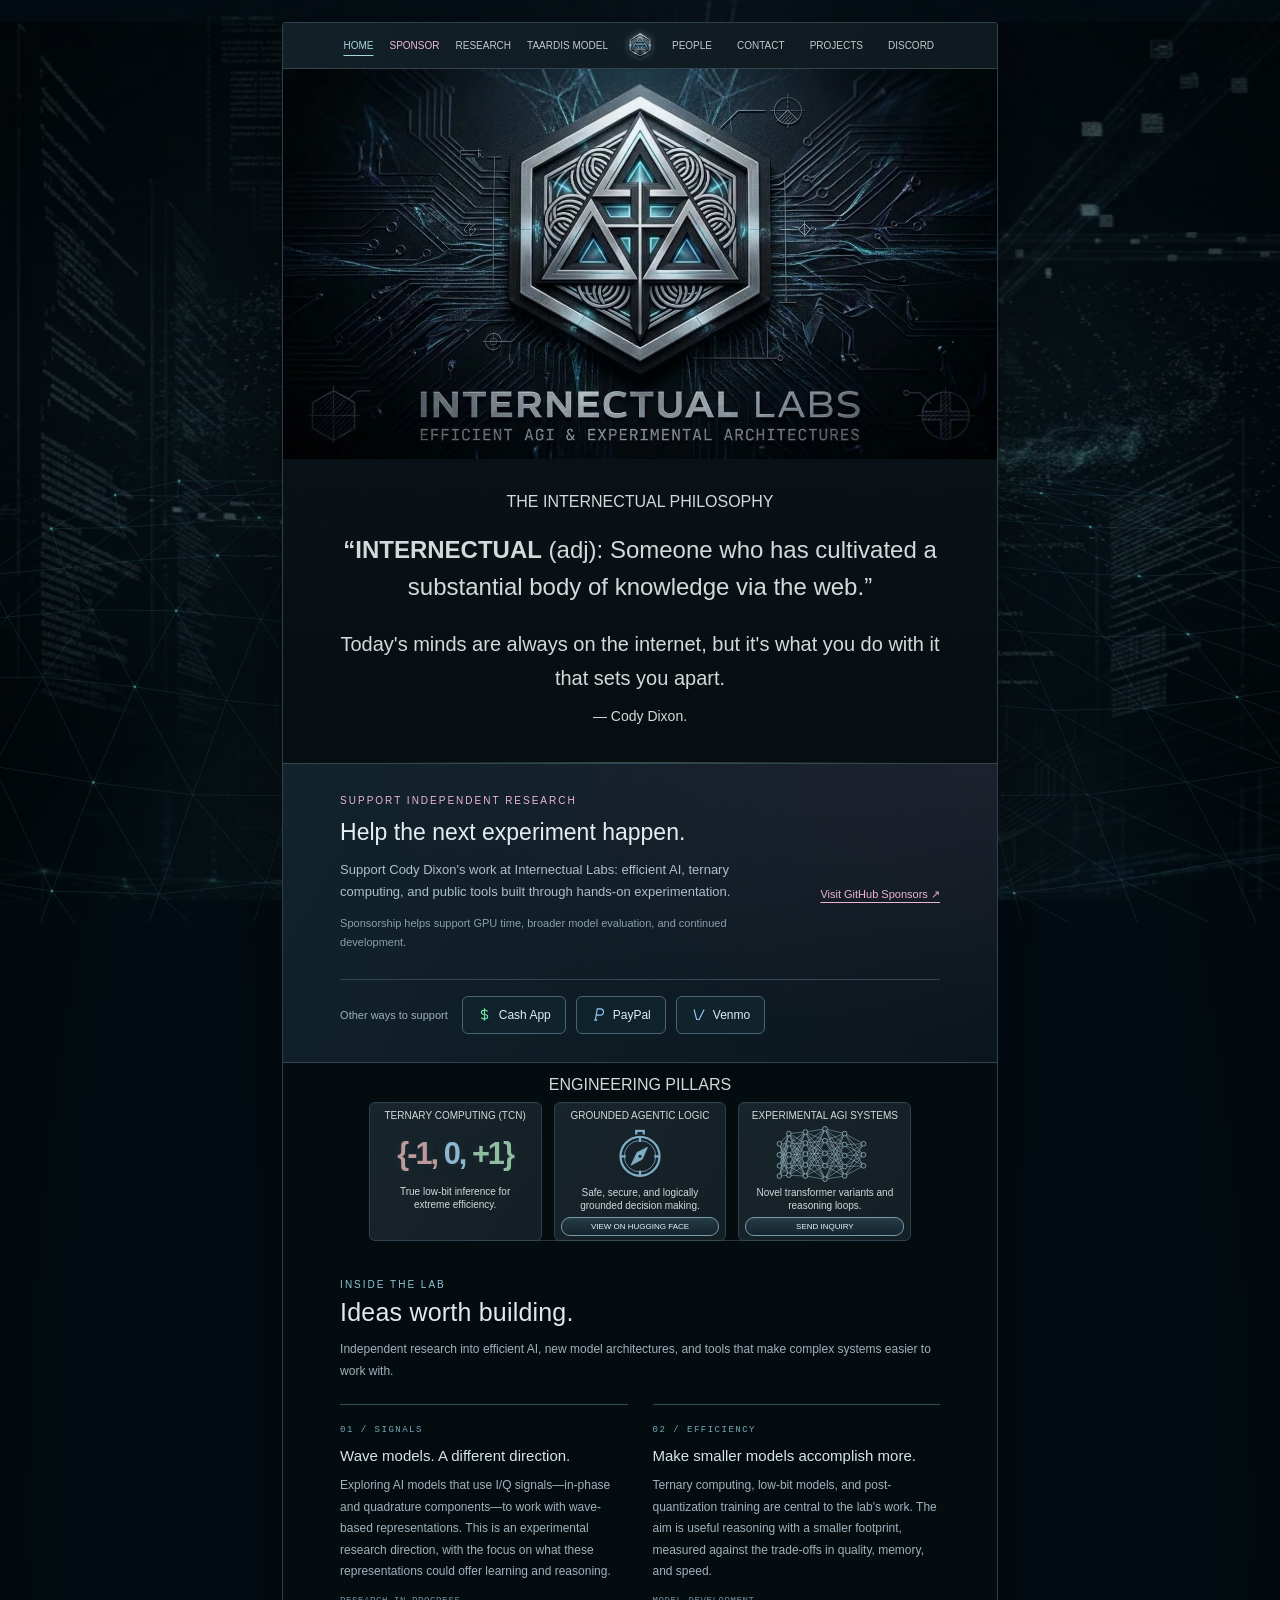
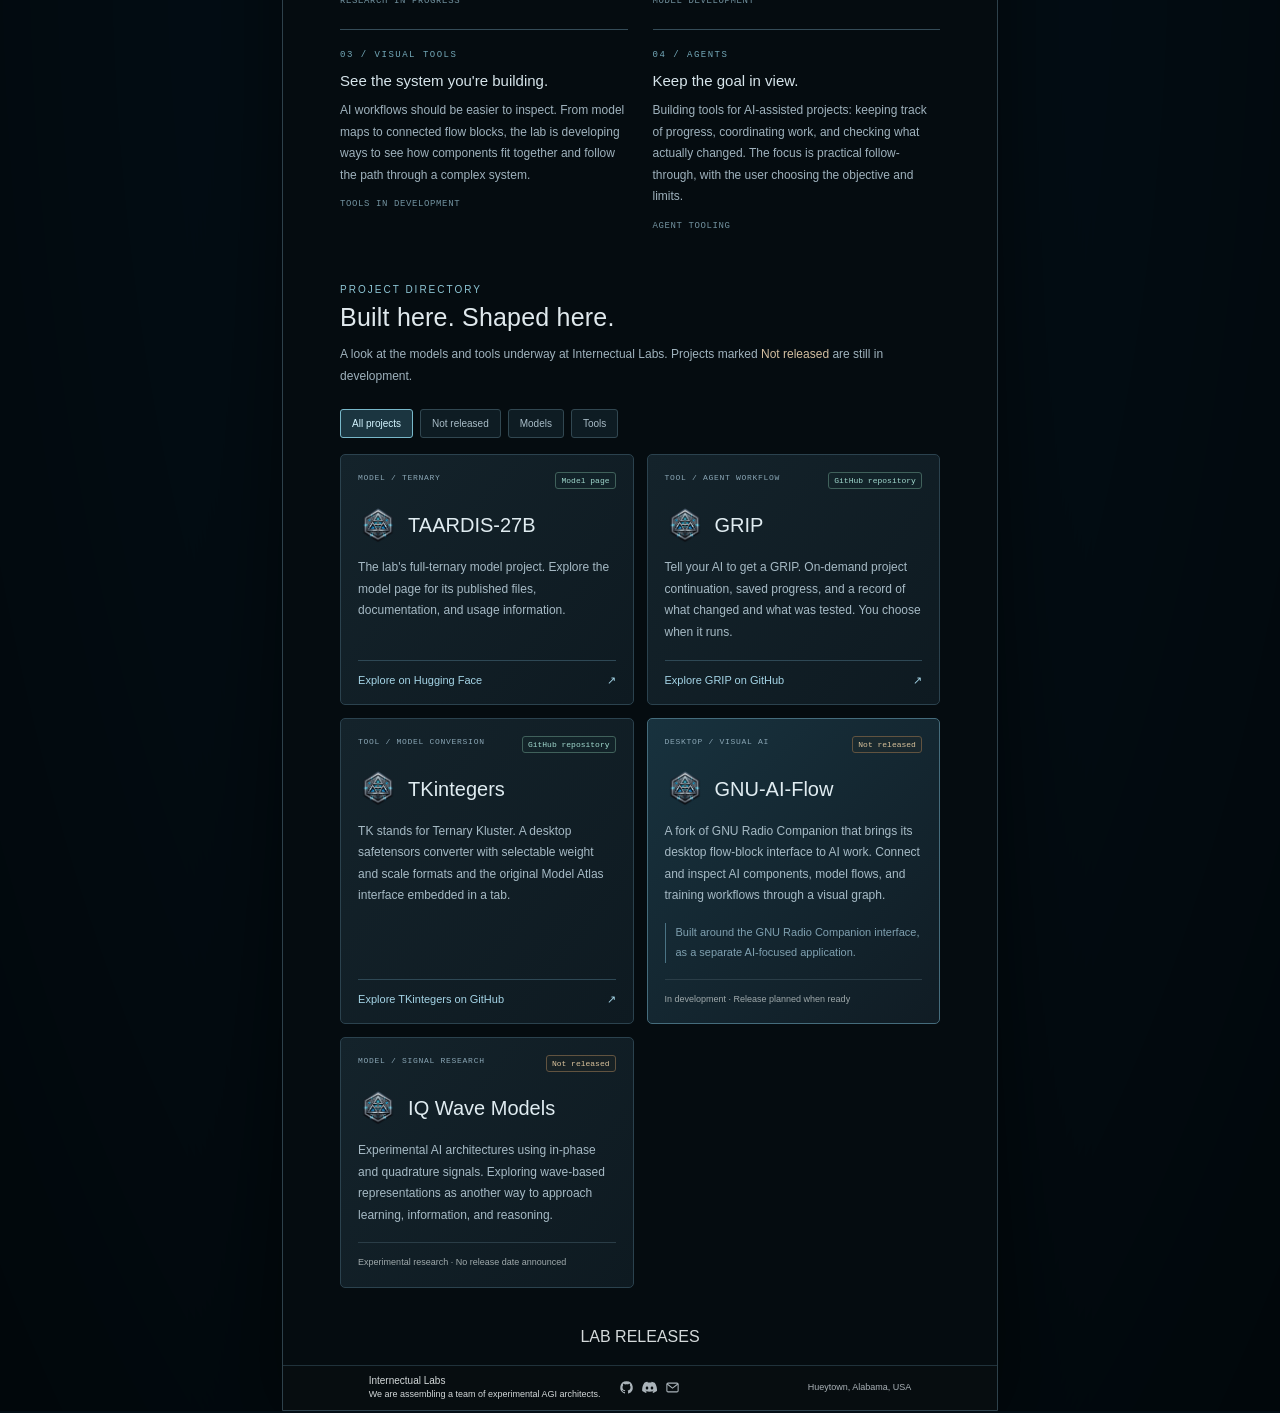
==== original.html @ eef36b32 "Add isolated ThreeUI design preview and project showcase" ====
<!doctype html>
<html lang="en">
<head>
  <meta charset="utf-8">
  <meta name="viewport" content="width=device-width,initial-scale=1">
  <meta name="description" content="Internectual Labs — efficient AGI and experimental architectures. Ternary computing, grounded agentic logic, and experimental reasoning systems.">
  <meta name="theme-color" content="#071116">
  <title>Internectual Labs | Efficient AGI & Experimental Architectures</title>
  <style>
:root{color-scheme:dark;--cyan:#8ec6d5;--line:#31424b;--white:#d4d9da}*{box-sizing:border-box}html{scroll-behavior:smooth;scroll-padding-top:70px}body{position:relative;isolation:isolate;margin:0;background:#030e15;color:var(--white);font-family:Arial,Helvetica,sans-serif;font-weight:400;min-height:100vh}.environment{position:fixed;inset:0;z-index:-3;background:linear-gradient(#02121b1a,#00101955),url('[data-uri]') center top/100% 100% no-repeat;filter:saturate(.8)}body:before{content:'';position:absolute;inset:0;z-index:-2;background:radial-gradient(ellipse at center,transparent 40%,#0007 100%);pointer-events:none}#network{position:absolute;inset:0 0 auto;width:100%;height:100vh;z-index:-1;opacity:.8;pointer-events:none}.site-shell{width:51vw;min-width:716px;max-width:940px;margin:22px auto 0;background:#060d11f5;border:1px solid #2e414b;border-radius:3px 3px 0 0;box-shadow:0 15px 90px #0009;overflow:hidden}header{height:46px;background:linear-gradient(110deg,#14232bd9,#101a21e8);border-bottom:1px solid #33444d}nav{height:100%;display:flex;align-items:center;justify-content:center;gap:25px}a,button{-webkit-tap-highlight-color:transparent}nav a,nav button{font:400 10px Arial,sans-serif;color:#c1c9cd;text-decoration:none;text-transform:uppercase;border:0;background:none;padding:7px 0;white-space:nowrap;cursor:pointer}nav .active{color:#a6d6dc;text-decoration:underline;text-underline-offset:6px}nav a:hover,nav button:hover{color:#c1f8ff;text-shadow:0 0 12px #7ce3ff80}.nav-emblem{margin:0 28px 0 -1px;padding:0!important;display:flex}.nav-emblem img{width:32px;height:37px;object-fit:contain;filter:drop-shadow(0 0 3px #a8c8cf55)}.hero{line-height:0;background:#020609}.hero>img{display:block;width:100%;height:auto}.sr-only{position:absolute;width:1px;height:1px;padding:0;margin:-1px;overflow:hidden;clip:rect(0,0,0,0);white-space:nowrap;border:0}h2,h3,p,blockquote{margin:0}h2{font-size:16px;font-weight:500;text-transform:uppercase;line-height:1.4}h3{font-size:10px;font-weight:400;text-transform:uppercase;line-height:1.5}.philosophy{text-align:center;padding:11px 22px 13px;background:linear-gradient(#0b1419b3,#070e12);position:relative}.philosophy:after,.pillars:after{content:'';position:absolute;bottom:0;left:12%;right:12%;height:1px;background:linear-gradient(90deg,transparent,#3a4e58,transparent)}.definition{margin-top:9px;font-size:10px;line-height:1.6}.definition strong{font-weight:400}blockquote{font-size:10px;line-height:1.65;margin-top:4px}cite{font-style:normal;white-space:nowrap}.pillars{padding:11px 12% 0;position:relative;text-align:center;scroll-margin-top:16px}.cards{display:grid;grid-template-columns:repeat(3,minmax(0,1fr));gap:12px;margin-top:6px}.card{min-height:136px;background:linear-gradient(125deg,#18242b,#141e25);border:1px solid #30424d;border-radius:6px;padding:5px 6px 4px;display:flex;align-items:center;flex-direction:column;box-shadow:inset 0 1px #b2c3cd07;transition:border-color .2s,box-shadow .2s}.card:hover{border-color:#6b9cae;box-shadow:0 0 18px #4cb9d218}.card p{font-size:10px;line-height:1.3;margin-bottom:5px}.ternary{font-size:clamp(27px,2.4vw,39px);font-weight:700;letter-spacing:-2px;white-space:nowrap;margin:13px -2px 14px;line-height:1.15;text-shadow:0 0 12px #77b0c020}.ternary span:nth-child(1){color:#ba999b}.ternary span:nth-child(2){color:#8db6d0}.ternary span:nth-child(3){color:#8fbda0}.compass{width:60px;height:60px;color:#7faec6;margin:1px 0 2px}.neural{width:110px;height:60px;color:#95b5bd;margin:1px 0 2px}.pill{width:100%;margin-top:auto;min-height:19px;border-radius:9px;border:1px solid #789bab;background:linear-gradient(#263c46,#14242c);color:#e4f5f6;text-decoration:none;text-transform:uppercase;font:400 8px Arial,sans-serif;display:flex;align-items:center;justify-content:center;gap:5px;cursor:pointer;padding:3px 4px;transition:.2s}.pill span{display:none}.pill:hover{background:#345762;border-color:#acf2ff;box-shadow:0 0 10px #53cfe82b}.releases{padding:2px 12% 4px;text-align:center}.releases-toggle{color:inherit;background:transparent;border:0;text-transform:uppercase;font:inherit;cursor:pointer;position:relative}.releases-toggle>span{font-size:13px;position:absolute;right:-20px;top:4px;opacity:0;transition:opacity .2s}.releases-toggle:hover>span,.releases-toggle:focus-visible>span{opacity:1}.release-list{padding:10px 0}.release-list a{display:flex;justify-content:space-between;align-items:center;text-align:left;border:1px solid #30424d;background:#122129;padding:12px;color:#cee5ec;text-decoration:none;font-size:12px;margin-top:7px}.release-list a:hover{border-color:#8ccddd}.release-list small{display:block;font-size:10px;color:#91a6af;margin-top:5px}footer{border-top:1px solid #20323b;margin:0 0;padding:8px 12% 9px;display:grid;grid-template-columns:1fr auto 1fr;gap:18px;align-items:center;background:#070d10;font-size:9px;line-height:1.4}.footer-copy>span{font-size:10px}.footer-copy p{white-space:nowrap}.location{text-align:right;white-space:nowrap;color:#a9b1b6}.socials{display:flex;gap:8px;align-items:center}.socials a,.socials button{display:inline-flex;color:#aab3b9;padding:0;border:0;background:none;cursor:pointer}.socials svg{width:15px;height:15px}.socials a:hover,.socials button:hover{color:#bdefff}button:focus-visible,a:focus-visible{outline:2px solid #80d5ed;outline-offset:5px}.skip{position:fixed;left:10px;top:-100px;background:#fff;color:#000;z-index:20;padding:10px}.skip:focus{top:10px}dialog{width:min(500px,calc(100vw - 32px));border:1px solid #456775;border-radius:8px;padding:35px;background:linear-gradient(135deg,#14242d,#070e14);color:#d4d9da;box-shadow:0 0 80px #000b}dialog::backdrop{background:#000b;backdrop-filter:blur(6px)}dialog h2{font-size:25px;text-transform:none;margin:10px 0 14px}dialog p{font-size:14px;line-height:1.65;color:#adbec7}.eyebrow{font-size:10px!important;letter-spacing:2px;text-transform:uppercase;color:#8ec6d5!important}.close{position:absolute;right:13px;top:7px;background:none;border:none;color:#afc1cc;font-size:29px;cursor:pointer}.dialog-emblem{height:72px;display:block;margin-bottom:20px}.dialog-link{display:block;color:#a6d8e5;border:1px solid #3c5b68;padding:13px;margin-top:14px;border-radius:3px;text-decoration:none;font-size:13px}.dialog-link:hover{background:#1c3540}.dialog-location{margin-top:20px;font-size:11px!important;color:#708c9c!important}[hidden]{display:none!important}@media(min-width:1750px){h2{font-size:19px}.cards{gap:16px}.card{min-height:165px}h3{font-size:12px}.card p,.definition,blockquote{font-size:12px}.compass,.neural{height:72px}.pill{font-size:10px;min-height:24px}.philosophy{padding:18px 25px}.pillars{padding-top:16px}footer{font-size:10px;padding-top:13px;padding-bottom:13px}nav a,nav button{font-size:12px}header{height:54px}}@media(max-width:760px){.site-shell{min-width:0;width:calc(100% - 24px);margin-top:12px}.environment{background-size:100% 100%;background-position:center top}header{height:auto;min-height:55px}nav{gap:13px;flex-wrap:wrap;padding:9px 8px}nav a,nav button{font-size:9px}.nav-emblem{margin:0 9px}.nav-emblem img{width:24px;height:28px}.hero>img{width:100%}.philosophy{padding:16px 17px}.definition,blockquote{font-size:11px}.pillars{padding:15px 5% 0}.cards{gap:8px}.card{padding:8px 5px;min-height:150px}h3{font-size:9px}.ternary{font-size:28px;margin-top:16px;margin-bottom:20px}.card p{font-size:10px}.pill{font-size:7px;min-height:25px}.releases{padding:10px 5%}footer{padding:13px 5%;grid-template-columns:1fr auto;gap:8px}.location{grid-column:1/-1;text-align:left;font-size:9px}.footer-copy p{white-space:normal;font-size:9px}}@media(max-width:460px){nav{gap:13px}.nav-emblem{order:-1;flex-basis:100%;justify-content:center;margin:0}header{min-height:80px}nav a,nav button{font-size:9px}.cards{grid-template-columns:1fr}.card{min-height:190px;padding:14px 15px}h3{font-size:13px}.card p{font-size:12px;margin-bottom:12px}.ternary{font-size:43px;margin:20px 0}.compass,.neural{height:77px;width:105px;margin:7px 0}.pill{min-height:30px;font-size:10px;max-width:280px}.pillars{padding-left:9%;padding-right:9%}.releases{padding-top:15px}.site-shell{width:calc(100% - 20px)}h2{font-size:15px}}@media(prefers-reduced-motion:reduce){html{scroll-behavior:auto}*{transition:none!important}}

/* Equal side columns keep the emblem on the exact centerline. */
nav{display:grid;grid-template-columns:minmax(0,1fr) 64px minmax(0,1fr);gap:0;padding:0 22px}.nav-side{display:flex;align-items:center;gap:25px}.nav-left{justify-content:flex-end}.nav-right{justify-content:flex-start}.nav-emblem{margin:0!important;justify-self:center;justify-content:center}
@media(max-width:760px){nav{grid-template-columns:minmax(0,1fr) 46px minmax(0,1fr);padding:9px 10px}.nav-side{gap:12px}}
@media(max-width:460px){nav{display:flex;justify-content:center;gap:13px}.nav-side{display:contents}.nav-emblem{order:-1;flex-basis:100%;justify-content:center}}

/* Expanded research and project directory. */
.lab-section{padding:38px 8% 10px;scroll-margin-top:24px}.section-heading{max-width:620px;margin-bottom:22px}.section-heading .eyebrow{margin-bottom:7px}.section-heading h2{font-size:25px;letter-spacing:.2px;text-transform:none;color:#e0e9ed;line-height:1.2}.section-heading>p:last-child{font-size:12px;line-height:1.8;color:#9fb2bd;margin-top:12px}.section-heading strong{font-weight:400;color:#d4bfa1}.research-notes{display:grid;grid-template-columns:1fr 1fr;gap:22px 25px}.research-notes article{border-top:1px solid #354c58;padding-top:13px}.note-index{font:9px monospace;letter-spacing:1.5px;color:#74a9b9}.research-notes h3{font-size:15px;line-height:1.4;text-transform:none;margin:9px 0;color:#d7e5eb}.research-notes p{font-size:12px;line-height:1.8;color:#9fb2bd}.research-label{display:inline-block;font:9px monospace;text-transform:uppercase;letter-spacing:.6px;color:#72929f;margin-top:13px}.project-section{padding-top:42px;padding-bottom:22px}.project-filters{display:flex;gap:7px;flex-wrap:wrap;margin-bottom:16px}.project-filters button{font:10px Arial,sans-serif;border:1px solid #314751;background:#0e1c23;color:#a8bcc7;border-radius:3px;padding:8px 11px;cursor:pointer}.project-filters button:hover,.project-filters button.selected{color:#d4f5ff;border-color:#78b8ca;background:#1b3540}.project-grid{display:grid;grid-template-columns:1fr 1fr;gap:13px}.project-card{padding:17px;background:linear-gradient(130deg,#14232b,#0e1a21);border:1px solid #2b424e;border-radius:5px;display:flex;flex-direction:column;min-height:230px}.project-top{display:flex;gap:7px;align-items:flex-start;justify-content:space-between;margin-bottom:16px;flex-wrap:wrap}.project-kind{font:8px monospace;letter-spacing:.7px;color:#8aa6b5;line-height:1.5}.status{display:inline-block;border:1px solid #45616b;border-radius:3px;font:8px monospace;padding:3px 5px;white-space:nowrap}.status.linked{color:#a0d8cd;background:#1d38352b;border-color:#40615b}.status.unreleased{color:#dbc49d;background:#3a2f212b;border-color:#615340}.project-card h3{font-size:20px;color:#e0ecf1;text-transform:none;line-height:1.2;margin-bottom:12px}.project-card>p{font-size:12px;color:#a6bac5;line-height:1.8;margin-bottom:16px}.project-card .project-detail{font-size:11px;color:#7fa0b0;padding-left:10px;border-left:1px solid #4a7384}.project-link{display:flex;justify-content:space-between;align-items:center;margin-top:auto;padding-top:13px;border-top:1px solid #2e4855;font-size:11px;color:#a4d4e6;text-decoration:none}.project-link:hover{color:#e1faff}.project-footnote{display:block;margin-top:auto;padding-top:12px;border-top:1px solid #2a3d47;font-size:9px;line-height:1.6;color:#9fa9ab}.featured-project{border-color:#456c7c;background:linear-gradient(135deg,#18323e,#101c24)}.releases{padding-top:15px;padding-bottom:16px}.project-filters button:focus-visible{outline:2px solid #80d5ed;outline-offset:3px}
@media(max-width:760px){.nav-side{gap:10px}nav{padding-left:8px;padding-right:8px}.lab-section{padding-left:6%;padding-right:6%}.project-card{padding:14px}.section-heading h2{font-size:23px}.project-card h3{font-size:18px}}
@media(max-width:540px){.research-notes,.project-grid{grid-template-columns:1fr}.lab-section{padding-top:30px}.project-card{min-height:210px;padding:20px}.project-top{margin-bottom:13px}.project-kind,.status{font-size:9px}.research-notes{gap:23px}.research-notes p,.project-card>p,.section-heading>p:last-child{font-size:13px}.project-footnote{font-size:10px}.project-filters button{font-size:11px}.nav-side{gap:9px}nav a,nav button{font-size:8px}}
@media(max-width:460px){nav a,nav button{font-size:8px}nav{gap:11px}}


/* Shared lab emblem beside each project name. */
.project-card h3{display:flex;align-items:center;gap:10px}
.project-logo{width:40px;height:40px;object-fit:contain;flex-shrink:0}

/* Give the definition and founder quote room to stand out. */
.philosophy{padding:32px clamp(18px,5vw,48px) 34px}
.philosophy .definition{max-width:720px;margin:18px auto 0;font-size:clamp(18px,2.1vw,24px);line-height:1.55}
.philosophy .definition strong{font-weight:600}
.philosophy blockquote{max-width:680px;margin:22px auto 0;font-size:clamp(16px,1.7vw,20px);line-height:1.7}
.philosophy blockquote cite{display:block;margin-top:10px;font-size:14px}

/* Sponsorship uses GitHub's official embed with an always-available direct link. */
nav .nav-sponsor{color:#efbbd6}.support-section{padding:28px 8%;border-top:1px solid #314651;border-bottom:1px solid #314651;background:radial-gradient(ellipse at top right,#684c682e,transparent 65%),linear-gradient(120deg,#12232c,#0b151d)}.support-layout{display:grid;grid-template-columns:minmax(0,1fr) auto;gap:26px;align-items:center}.support-section h2{font-size:23px;line-height:1.25;text-transform:none;color:#e4edf1;margin:8px 0 12px}.support-section p{font-size:13px;line-height:1.75;color:#aebfc8}.support-section .eyebrow{color:#edb6d4!important}.support-actions{display:flex;flex-direction:column;align-items:center;gap:12px}.sponsor-embed{display:block;border:0;border-radius:6px;width:114px;height:32px;color-scheme:light}.sponsor-direct{font-size:11px;line-height:1.5;text-align:center;color:#edb6d4;text-underline-offset:4px}.sponsor-direct:hover{color:#ffe0f1}.support-note{font-size:11px!important;color:#89a0ad!important;margin-top:10px}.nav-left{gap:16px}
@media(max-width:760px){.nav-left{gap:10px}.support-section{padding:26px 6%}}
@media(max-width:540px){.support-layout{grid-template-columns:1fr;gap:18px}.support-actions{align-items:flex-start}.sponsor-direct{text-align:left}.support-section h2{font-size:22px}.support-section{padding:26px 9%}}

/* Additional support links, kept beneath GitHub Sponsors. */
.support-other{grid-column:1/-1;border-top:1px solid #344651;padding-top:16px;display:flex;flex-wrap:wrap;align-items:center;gap:10px}.support-other-label{font-size:11px;color:#9db1bc;margin-right:4px}.support-method{display:inline-flex;align-items:center;gap:7px;border:1px solid #466471;border-radius:6px;padding:9px 14px;color:#e0edf1;text-decoration:none;font-size:12px;background:#10232d;min-height:38px}.support-method:hover{background:#193744;border-color:#86bdcc}.support-method svg{width:15px;height:15px;flex-shrink:0}.support-method.cashapp svg{color:#76dfa0}.support-method.paypal svg{color:#93c9fb}.support-method.venmo svg{color:#93c9fb}
@media(max-width:540px){.support-other-label{flex-basis:100%;margin-bottom:2px}.support-method{padding:10px 16px}}
</style>
</head>
<body>
  <a class="skip" href="#main">Skip to content</a>
  <div class="environment" aria-hidden="true"></div>
  <canvas id="network" aria-hidden="true"></canvas>
  <div class="site-shell" id="home">
    <header>
      <nav aria-label="Main navigation">
        <div class="nav-side nav-left">
        <a class="active" href="#home">Home</a>
        <a class="nav-sponsor" href="#support">Sponsor</a>
        <a href="#research">Research</a>
        <a href="https://huggingface.co/CodeMasterCody3D/taardis-27b-full-ternary" target="_blank" rel="noopener noreferrer">TAARDIS Model</a>
        </div>
        <a class="nav-emblem" href="#home" aria-label="Internectual Labs home"><img data-embedded-emblem="true" width="38" height="38" alt=""></a>
        <div class="nav-side nav-right">
        <button type="button" data-open="people">People</button>
        <button type="button" data-open="contact">Contact</button>
        <a href="#projects">Projects</a>
        <a href="https://discord.gg/BTU7WuXyf" target="_blank" rel="noopener noreferrer">Discord</a>
        </div>
      </nav>
    </header>
    <main id="main">
      <section class="hero" aria-labelledby="site-title">
        <h1 id="site-title" class="sr-only">Internectual Labs — Efficient AGI & Experimental Architectures</h1>
        <img src="[data-uri]" alt="Internectual Labs — Efficient AGI & Experimental Architectures. Metallic hexagonal emblem over a dark circuit board." width="1407" height="768" fetchpriority="high">
      </section>
      <section class="philosophy" aria-labelledby="philosophy-title">
        <h2 id="philosophy-title">The Internectual Philosophy</h2>
        <p class="definition"><strong>“INTERNECTUAL</strong> (adj): Someone who has cultivated a substantial body of knowledge via the web.”</p>
        <blockquote>Today's minds are always on the internet, but it's what you do with it that sets you apart. <cite>— Cody Dixon.</cite></blockquote>
      </section>
      <section class="support-section" id="support" aria-labelledby="support-title">
        <div class="support-layout">
          <div>
            <p class="eyebrow">Support independent research</p>
            <h2 id="support-title">Help the next experiment happen.</h2>
            <p>Support Cody Dixon's work at Internectual Labs: efficient AI, ternary computing, and public tools built through hands-on experimentation.</p>
            <p class="support-note">Sponsorship helps support GPU time, broader model evaluation, and continued development.</p>
          </div>
          <div class="support-actions">
            <iframe class="sponsor-embed" src="https://github.com/sponsors/CodeMasterCody3D/button" title="Sponsor Cody Dixon on GitHub" height="32" width="114" loading="lazy"></iframe>
            <a class="sponsor-direct" href="https://github.com/sponsors/CodeMasterCody3D" target="_blank" rel="noopener noreferrer">Visit GitHub Sponsors <span aria-hidden="true">↗</span></a>
          </div>
          <div class="support-other" aria-label="Other ways to support">
            <span class="support-other-label">Other ways to support</span>
            <a class="support-method cashapp" href="https://cash.app/$codyddixon" target="_blank" rel="noopener noreferrer"><svg viewBox="0 0 24 24" fill="none" stroke="currentColor" stroke-width="1.8" aria-hidden="true"><path d="M12 2v20m5-15c-1-1.5-2.5-2-5-2-3 0-5 1.5-5 3.5S9 12 12 12s5 1.5 5 3.5S15 19 12 19c-2.5 0-4-.5-5-2"/></svg>Cash App</a>
            <a class="support-method paypal" href="https://www.paypal.com/donate/?business=E37Z2QEXT7AQW" target="_blank" rel="noopener noreferrer"><svg viewBox="0 0 24 24" fill="none" stroke="currentColor" stroke-width="1.8" aria-hidden="true"><path d="M7 21 10 3h5a5 5 0 0 1 0 10H8.4M5 21h5"/></svg>PayPal</a>
            <a class="support-method venmo" href="https://venmo.com/code?user_id=3551400504067417250&amp;created=1788477131" target="_blank" rel="noopener noreferrer"><svg viewBox="0 0 24 24" fill="none" stroke="currentColor" stroke-width="1.8" aria-hidden="true"><path d="m5 4 4 16h4L21 4"/></svg>Venmo</a>
          </div>
        </div>
      </section>
      <section class="pillars" id="research" aria-labelledby="pillars-title">
        <h2 id="pillars-title">Engineering Pillars</h2>
        <div class="cards">
          <article class="card">
            <h3>Ternary Computing (TCN)</h3>
            <div class="ternary" aria-label="Minus one, zero, plus one"><span>{-1,</span> <span>0,</span> <span>+1}</span></div>
            <p>True low-bit inference for<br>extreme efficiency.</p>
          </article>
          <article class="card">
            <h3>Grounded Agentic Logic</h3>
            <svg class="compass" viewBox="0 0 80 80" aria-hidden="true"><g fill="none" stroke="currentColor" stroke-width="3"><circle cx="40" cy="43" r="26"/><circle cx="40" cy="43" r="21" stroke-width="1"/><path d="M35 14v-5h10v5M40 17v7m0 38v7M14 43h7m38 0h7"/><path d="m50 31-7 16-15 8 8-17z" fill="currentColor" stroke-width="1"/><circle cx="40" cy="43" r="2" fill="#12232b" stroke="none"/></g></svg>
            <p>Safe, secure, and logically<br>grounded decision making.</p>
            <a class="pill" href="https://huggingface.co/CodeMasterCody3D/taardis-27b-full-ternary" target="_blank" rel="noopener noreferrer">View on Hugging Face <span aria-hidden="true">↗</span></a>
          </article>
          <article class="card">
            <h3>Experimental AGI Systems</h3>
            <svg class="neural" viewBox="0 0 140 76" aria-hidden="true"><g class="neural-lines" fill="none" stroke="currentColor" stroke-width=".7"></g><g class="neural-nodes" fill="#172830" stroke="currentColor" stroke-width="1"></g></svg>
            <p>Novel transformer variants and<br>reasoning loops.</p>
            <button class="pill" type="button" data-open="contact">Send Inquiry <span aria-hidden="true">↗</span></button>
          </article>
        </div>
      </section>
      <section class="lab-section" aria-labelledby="inside-title">
        <div class="section-heading"><p class="eyebrow">Inside the lab</p><h2 id="inside-title">Ideas worth building.</h2><p>Independent research into efficient AI, new model architectures, and tools that make complex systems easier to work with.</p></div>
        <div class="research-notes">
          <article><span class="note-index">01 / SIGNALS</span><h3>Wave models. A different direction.</h3><p>Exploring AI models that use I/Q signals—in-phase and quadrature components—to work with wave-based representations. This is an experimental research direction, with the focus on what these representations could offer learning and reasoning.</p><span class="research-label">Research in progress</span></article>
          <article><span class="note-index">02 / EFFICIENCY</span><h3>Make smaller models accomplish more.</h3><p>Ternary computing, low-bit models, and post-quantization training are central to the lab's work. The aim is useful reasoning with a smaller footprint, measured against the trade-offs in quality, memory, and speed.</p><span class="research-label">Model development</span></article>
          <article><span class="note-index">03 / VISUAL TOOLS</span><h3>See the system you're building.</h3><p>AI workflows should be easier to inspect. From model maps to connected flow blocks, the lab is developing ways to see how components fit together and follow the path through a complex system.</p><span class="research-label">Tools in development</span></article>
          <article><span class="note-index">04 / AGENTS</span><h3>Keep the goal in view.</h3><p>Building tools for AI-assisted projects: keeping track of progress, coordinating work, and checking what actually changed. The focus is practical follow-through, with the user choosing the objective and limits.</p><span class="research-label">Agent tooling</span></article>
        </div>
      </section>
      <section class="lab-section project-section" id="projects" aria-labelledby="projects-title">
        <div class="section-heading"><p class="eyebrow">Project directory</p><h2 id="projects-title">Built here. Shaped here.</h2><p>A look at the models and tools underway at Internectual Labs. Projects marked <strong>Not released</strong> are still in development.</p></div>
        <div class="project-filters" role="group" aria-label="Filter projects"><button type="button" class="selected" data-filter="all" aria-pressed="true">All projects</button><button type="button" data-filter="unreleased" aria-pressed="false">Not released</button><button type="button" data-filter="models" aria-pressed="false">Models</button><button type="button" data-filter="tools" aria-pressed="false">Tools</button></div>
        <p class="sr-only" id="project-count" aria-live="polite">5 projects shown</p>
        <div class="project-grid">
          <article class="project-card" data-category="models" data-release="linked"><div class="project-top"><span class="project-kind">MODEL / TERNARY</span><span class="status linked">Model page</span></div><h3>TAARDIS-27B</h3><p>The lab's full-ternary model project. Explore the model page for its published files, documentation, and usage information.</p><a class="project-link" href="https://huggingface.co/CodeMasterCody3D/taardis-27b-full-ternary" target="_blank" rel="noopener noreferrer">Explore on Hugging Face <span aria-hidden="true">↗</span></a></article>
          <article class="project-card" data-category="tools" data-release="linked"><div class="project-top"><span class="project-kind">TOOL / AGENT WORKFLOW</span><span class="status linked">GitHub repository</span></div><h3>GRIP</h3><p>Tell your AI to get a GRIP. On-demand project continuation, saved progress, and a record of what changed and what was tested. You choose when it runs.</p><a class="project-link" href="https://github.com/CodeMasterCody3D/grip" target="_blank" rel="noopener noreferrer">Explore GRIP on GitHub <span aria-hidden="true">↗</span></a></article>
          <article class="project-card" data-category="tools" data-release="linked"><div class="project-top"><span class="project-kind">TOOL / MODEL CONVERSION</span><span class="status linked">GitHub repository</span></div><h3>TKintegers</h3><p>TK stands for Ternary Kluster. A desktop safetensors converter with selectable weight and scale formats and the original Model Atlas interface embedded in a tab.</p><a class="project-link" href="https://github.com/CodeMasterCody3D/tkintegers" target="_blank" rel="noopener noreferrer">Explore TKintegers on GitHub <span aria-hidden="true">↗</span></a></article>
          <article class="project-card featured-project" data-category="tools" data-release="unreleased"><div class="project-top"><span class="project-kind">DESKTOP / VISUAL AI</span><span class="status unreleased">Not released</span></div><h3>GNU-AI-Flow</h3><p>A fork of GNU Radio Companion that brings its desktop flow-block interface to AI work. Connect and inspect AI components, model flows, and training workflows through a visual graph.</p><p class="project-detail">Built around the GNU Radio Companion interface, as a separate AI-focused application.</p><span class="project-footnote">In development · Release planned when ready</span></article>
          <article class="project-card" data-category="models" data-release="unreleased"><div class="project-top"><span class="project-kind">MODEL / SIGNAL RESEARCH</span><span class="status unreleased">Not released</span></div><h3>IQ Wave Models</h3><p>Experimental AI architectures using in-phase and quadrature signals. Exploring wave-based representations as another way to approach learning, information, and reasoning.</p><span class="project-footnote">Experimental research · No release date announced</span></article>
          
        </div>
      </section>
      <section class="releases" aria-labelledby="releases-title">
        <h2 id="releases-title"><button class="releases-toggle" type="button" aria-expanded="false" aria-controls="release-list">Lab Releases <span aria-hidden="true">+</span></button></h2>
        <div class="release-list" id="release-list" hidden>
          <a href="https://huggingface.co/CodeMasterCody3D/taardis-27b-full-ternary" target="_blank" rel="noopener noreferrer"><span><strong>TAARDIS-27B</strong><small>Full ternary model · Hugging Face</small></span><span aria-hidden="true">↗</span></a>
          <a href="https://github.com/CodeMasterCody3D/grip" target="_blank" rel="noopener noreferrer"><span><strong>GRIP</strong><small>Project continuation & progress with proof · GitHub</small></span><span aria-hidden="true">↗</span></a>
        </div>
      </section>
    </main>
    <footer>
      <div class="footer-copy"><span>Internectual Labs</span><p>We are assembling a team of experimental AGI architects.</p></div>
      <div class="socials"><a href="https://github.com/CodeMasterCody3D" target="_blank" rel="noopener noreferrer" aria-label="Cody Dixon on GitHub"><svg viewBox="0 0 24 24" fill="currentColor" aria-hidden="true"><path d="M12 2a10 10 0 0 0-3.16 19.49c.5.09.68-.22.68-.48v-1.86c-2.78.6-3.37-1.18-3.37-1.18-.45-1.16-1.11-1.47-1.11-1.47-.91-.62.07-.61.07-.61 1 .07 1.53 1.03 1.53 1.03.89 1.53 2.34 1.09 2.91.83.09-.65.35-1.09.64-1.34-2.22-.25-4.56-1.11-4.56-4.94 0-1.09.39-1.98 1.03-2.68-.1-.26-.45-1.27.1-2.65 0 0 .84-.27 2.75 1.03A9.6 9.6 0 0 1 12 6.83c.85 0 1.71.11 2.51.34 1.91-1.3 2.75-1.03 2.75-1.03.55 1.38.2 2.39.1 2.65.64.7 1.03 1.59 1.03 2.68 0 3.84-2.34 4.69-4.57 4.94.36.31.68.92.68 1.85v2.75c0 .27.18.58.69.48A10 10 0 0 0 12 2Z"/></svg></a><a href="https://discord.gg/BTU7WuXyf" target="_blank" rel="noopener noreferrer" aria-label="Join Internectual Labs on Discord" title="Discord"><svg viewBox="0 0 24 24" fill="currentColor" aria-hidden="true"><path d="M20.317 4.37a19.791 19.791 0 0 0-4.885-1.515c-.211.375-.457.88-.627 1.28a18.27 18.27 0 0 0-5.41 0c-.17-.4-.42-.905-.633-1.28A19.736 19.736 0 0 0 3.88 4.37C.79 8.94-.047 13.397.372 17.79a19.9 19.9 0 0 0 5.993 3.03c.483-.66.914-1.36 1.287-2.096a12.944 12.944 0 0 1-2.028-.989c.17-.124.336-.253.496-.386 3.913 1.79 8.164 1.79 12.03 0 .162.133.328.262.496.386-.644.388-1.327.72-2.03.99.374.735.804 1.436 1.288 2.096a19.84 19.84 0 0 0 6.002-3.03c.5-5.093-.838-9.51-3.589-13.42ZM8.02 15.104c-1.175 0-2.139-1.08-2.139-2.405s.944-2.406 2.14-2.406c1.194 0 2.158 1.09 2.138 2.406 0 1.325-.944 2.405-2.139 2.405Zm7.96 0c-1.175 0-2.139-1.08-2.139-2.405s.944-2.406 2.14-2.406c1.194 0 2.158 1.09 2.138 2.406 0 1.325-.944 2.405-2.139 2.405Z"/></svg></a><button type="button" data-open="contact" aria-label="Contact and social profiles"><svg viewBox="0 0 24 24" fill="none" stroke="currentColor" stroke-width="1.7" aria-hidden="true"><rect x="3" y="5" width="18" height="14" rx="2"/><path d="m3 6 9 7 9-7"/></svg></button></div>
      <p class="location">Hueytown, Alabama, USA</p>
    </footer>
  </div>
  <dialog id="people" aria-labelledby="people-title"><button class="close" type="button" aria-label="Close">×</button><img class="dialog-emblem" data-embedded-emblem="true" alt=""><p class="eyebrow">People / Internectual Labs</p><h2 id="people-title">Cody Dixon</h2><p>Working across ternary integer quantization, I/Q wave models, experimental reasoning systems, and visual AI tools.</p><a class="dialog-link" href="https://github.com/CodeMasterCody3D" target="_blank" rel="noopener noreferrer">Explore the work on GitHub ↗</a></dialog>
  <dialog id="contact" aria-labelledby="contact-title"><button class="close" type="button" aria-label="Close">×</button><p class="eyebrow">Connect / Collaborate</p><h2 id="contact-title">Build what comes next.</h2><p>Interested in efficient AI, experimental architectures, or collaborating with Internectual Labs? Email Cody or explore the lab's work below.</p><a class="dialog-link" href="mailto:codydillondixon@internectual.net" style="overflow-wrap:anywhere">codydillondixon@internectual.net</a><a class="dialog-link" href="https://github.com/CodeMasterCody3D" target="_blank" rel="noopener noreferrer">GitHub · CodeMasterCody3D ↗</a><a class="dialog-link" href="https://huggingface.co/CodeMasterCody3D" target="_blank" rel="noopener noreferrer">Hugging Face · Models & research ↗</a><p class="dialog-location">Hueytown, Alabama, USA</p></dialog>
  <script>
const emblemImage = '[data-uri]';
document.querySelectorAll('.project-card h3').forEach(heading => {
  const logo = document.createElement('img');
  logo.className = 'project-logo';
  logo.setAttribute('data-embedded-emblem', 'true');
  logo.width = 40;
  logo.height = 40;
  logo.alt = '';
  heading.prepend(logo);
});
document.querySelectorAll("[data-embedded-emblem]").forEach(img => { img.src = emblemImage; });
document.querySelectorAll('[data-open]').forEach(button => {
  button.addEventListener('click', () => document.getElementById(button.dataset.open).showModal());
});
document.querySelectorAll('dialog').forEach(dialog => {
  dialog.querySelector('.close').addEventListener('click', () => dialog.close());
  dialog.addEventListener('click', event => {
    if (event.target === dialog) {
      const rect = dialog.getBoundingClientRect();
      if (event.clientX < rect.left || event.clientX > rect.right || event.clientY < rect.top || event.clientY > rect.bottom) dialog.close();
    }
  });
});
document.querySelector('.releases-toggle').addEventListener('click', event => {
  const button = event.currentTarget;
  const expanded = button.getAttribute('aria-expanded') !== 'true';
  button.setAttribute('aria-expanded', String(expanded));
  button.querySelector('span').textContent = expanded ? '−' : '+';
  document.getElementById('release-list').hidden = !expanded;
});
const svgNS='http://www.w3.org/2000/svg';
const columns=[[12,25,39,53,66],[24,12,25,39,53,65],[45,10,24,38,52,66],[70,6,21,37,53,70],[95,12,26,40,54,66],[119,25,39,53]];
columns.forEach((column,index)=>{
  const [x,...ys]=column;
  ys.forEach(y=>{
    if(index<columns.length-1){const [nextX,...nextYs]=columns[index+1];nextYs.forEach(nextY=>{const line=document.createElementNS(svgNS,'line');Object.entries({x1:x,y1:y,x2:nextX,y2:nextY}).forEach(([k,v])=>line.setAttribute(k,v));document.querySelector('.neural-lines').append(line);});}
    const circle=document.createElementNS(svgNS,'circle');circle.setAttribute('cx',x);circle.setAttribute('cy',y);circle.setAttribute('r',3);document.querySelector('.neural-nodes').append(circle);
  });
});
const canvas=document.getElementById('network');
const context=canvas.getContext('2d');
function drawNetwork(){
  const w=innerWidth,h=innerHeight,dpr=Math.min(devicePixelRatio||1,2);
  canvas.width=w*dpr;canvas.height=h*dpr;context.setTransform(dpr,0,0,dpr,0,0);context.clearRect(0,0,w,h);
  const rows=9,cols=18,points=[];
  for(let row=0;row<rows;row++){
    const depth=row/(rows-1),y=h*.51+Math.pow(depth,1.8)*h*.55;
    for(let col=0;col<cols;col++){
      const x=(col/(cols-1)-.5)*w*(.72+depth*.8)+w*.5;
      points.push({x,y:y+Math.sin(col*.8+row*.7)*28*depth});
    }
  }
  context.lineWidth=.65;
  points.forEach((point,index)=>{
    context.strokeStyle='rgba(90,190,207,.24)';
    [index%cols<cols-1?index+1:-1,index+cols,index%cols<cols-1?index+cols+1:-1].forEach(next=>{if(next>=0&&points[next]){context.beginPath();context.moveTo(point.x,point.y);context.lineTo(points[next].x,points[next].y);context.stroke();}});
    if(index%3===0){context.fillStyle='rgba(122,225,225,.58)';context.shadowColor='#8bf1e7';context.shadowBlur=7;context.beginPath();context.arc(point.x,point.y,1.4,0,Math.PI*2);context.fill();context.shadowBlur=0;}
  });
}
addEventListener('resize',drawNetwork);drawNetwork();

// Project category and release-status filters.
document.querySelectorAll('[data-filter]').forEach(button => {
  button.addEventListener('click', () => {
    const filter = button.dataset.filter;
    document.querySelectorAll('[data-filter]').forEach(item => {
      const selected = item === button;
      item.classList.toggle('selected', selected);
      item.setAttribute('aria-pressed', String(selected));
    });
    let count = 0;
    document.querySelectorAll('.project-card').forEach(card => {
      const visible = filter === 'all' || card.dataset.category === filter || card.dataset.release === filter;
      card.hidden = !visible;
      if (visible) count++;
    });
    document.getElementById('project-count').textContent = `${count} projects shown`;
  });
});


// Parallax: reveal the entire artwork while moving at half the content speed.
(() => {
  const background = document.querySelector('.environment');
  const reducedMotion = matchMedia('(prefers-reduced-motion: reduce)');
  let travel = 0;
  let rate = 0.5;
  let scheduled = false;
  function paint() {
    scheduled = false;
    const offset = Math.min(Math.max(scrollY, 0), travel) * rate;
    background.style.backgroundPosition = 'center top, center ' + (-offset) + 'px';
  }
  function measure() {
    travel = Math.max(0, document.documentElement.scrollHeight - innerHeight);
    rate = reducedMotion.matches ? 1 : 0.5;
    background.style.backgroundSize = '100% 100%, 100% ' + (innerHeight + travel * rate) + 'px';
    paint();
  }
  addEventListener('scroll', () => {
    if (!scheduled) {
      scheduled = true;
      requestAnimationFrame(paint);
    }
  }, { passive: true });
  addEventListener('resize', measure);
  addEventListener('load', measure);
  reducedMotion.addEventListener('change', measure);
  new ResizeObserver(measure).observe(document.body);
  measure();
})();

</script>
</body>
</html>
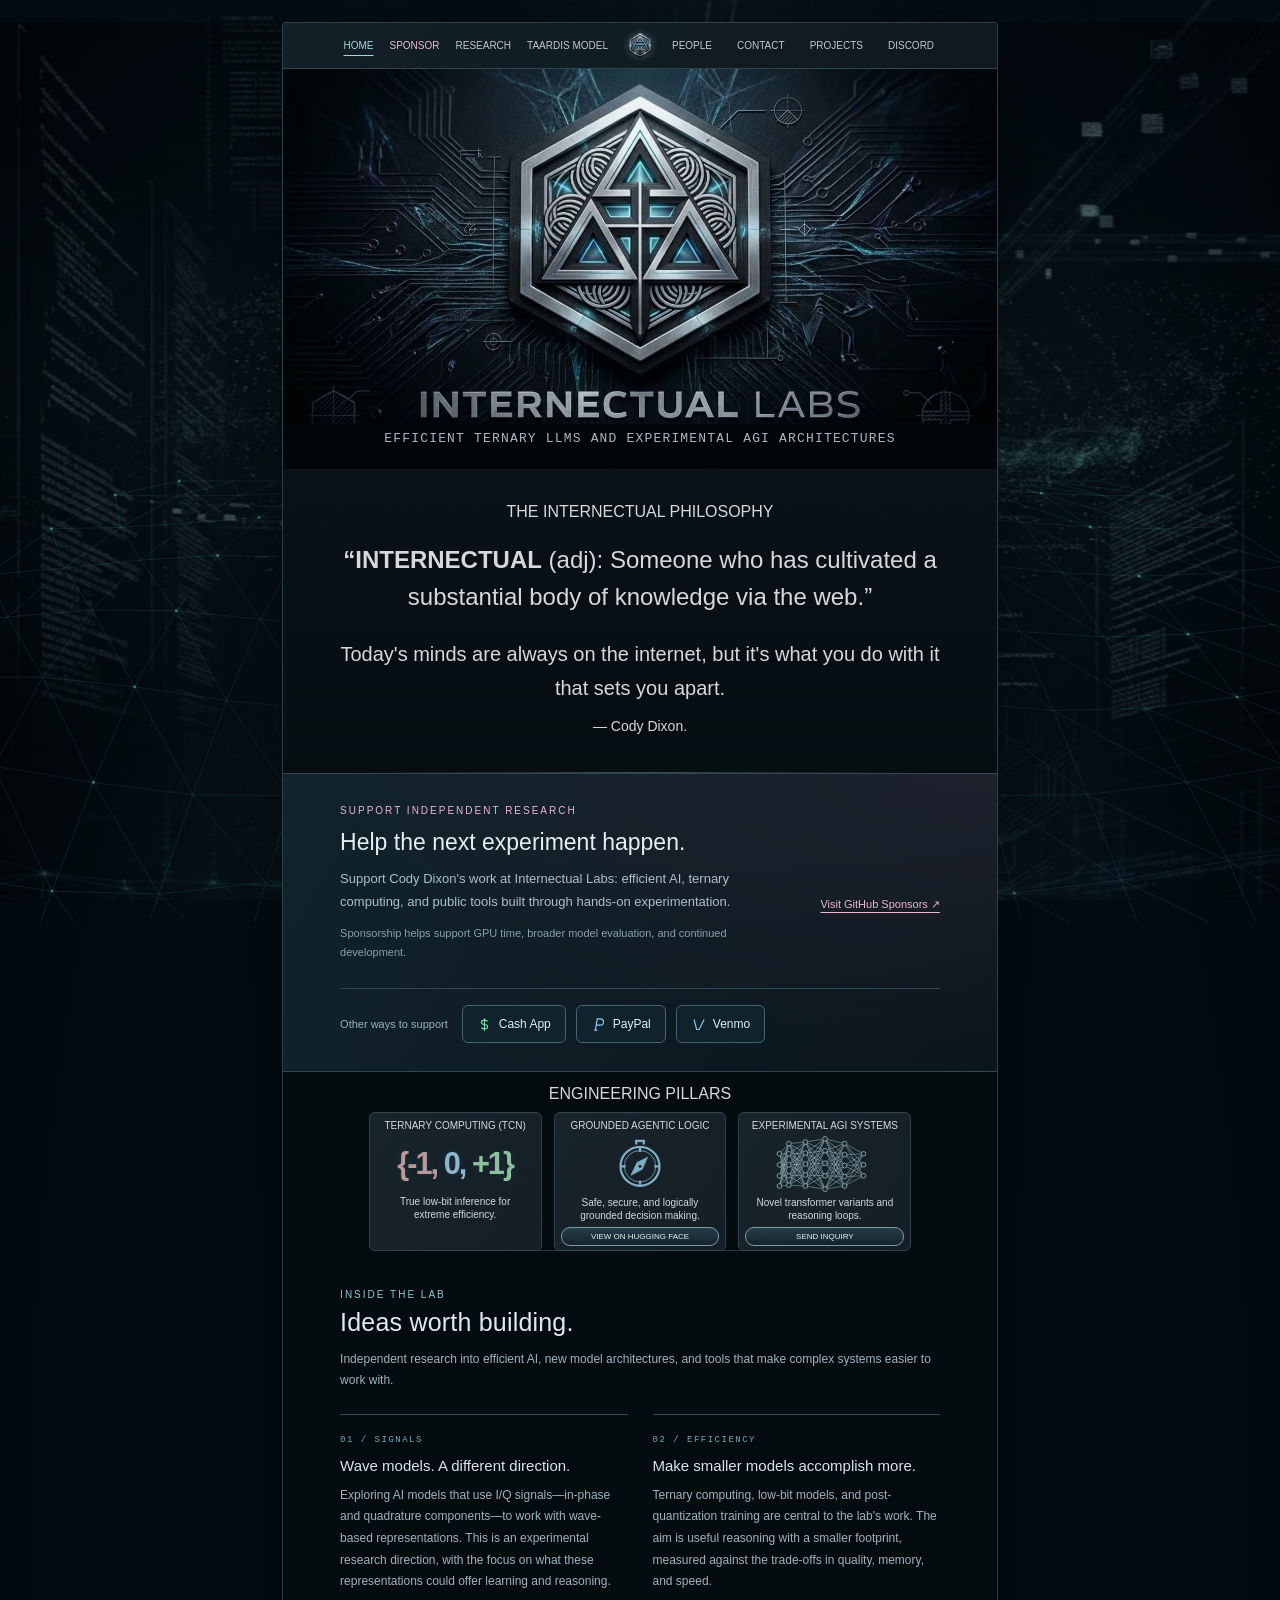
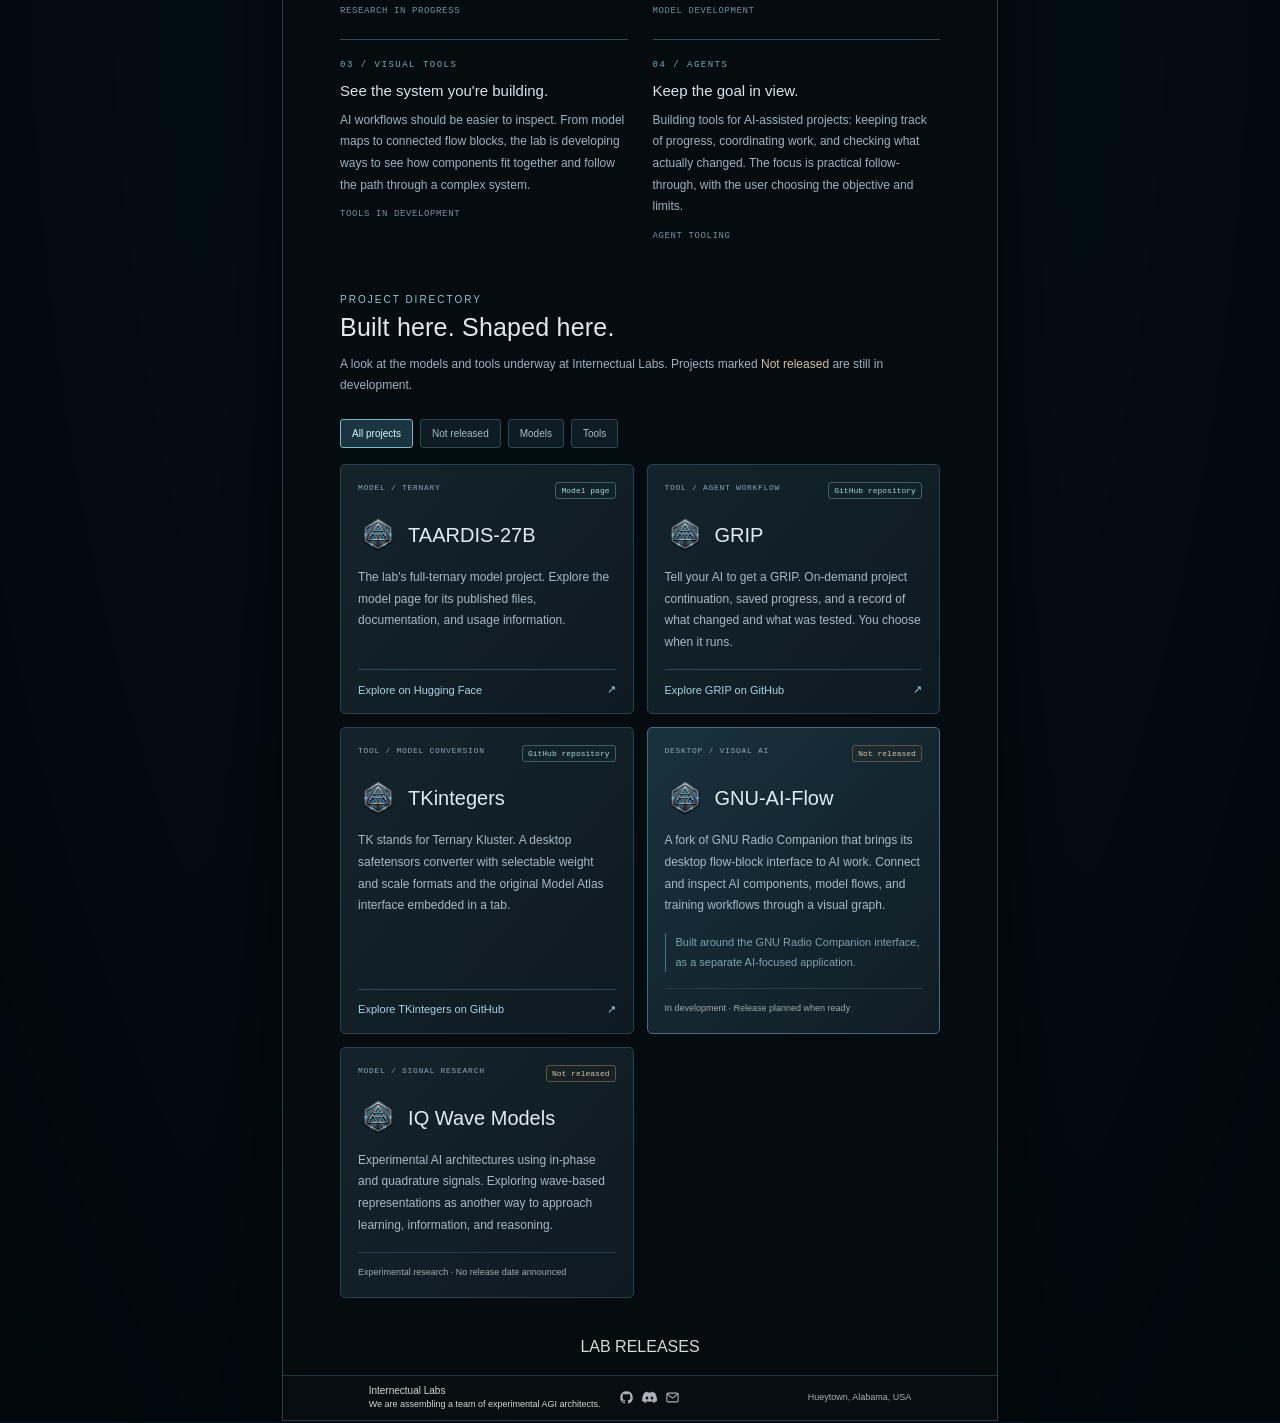
==== commit 5901af5f: "Feature the lab emblem and restore original project artwork in the preview" ====
--- a/original.html
+++ b/original.html
@@ -3,9 +3,9 @@
 <head>
   <meta charset="utf-8">
   <meta name="viewport" content="width=device-width,initial-scale=1">
-  <meta name="description" content="Internectual Labs — efficient AGI and experimental architectures. Ternary computing, grounded agentic logic, and experimental reasoning systems.">
+  <meta name="description" content="Internectual Labs — efficient ternary LLMs and experimental AGI architectures. Ternary computing, grounded agentic logic, and experimental reasoning systems.">
   <meta name="theme-color" content="#071116">
-  <title>Internectual Labs | Efficient AGI & Experimental Architectures</title>
+  <title>Internectual Labs | Efficient Ternary LLMs and Experimental AGI Architectures</title>
   <style>
 :root{color-scheme:dark;--cyan:#8ec6d5;--line:#31424b;--white:#d4d9da}*{box-sizing:border-box}html{scroll-behavior:smooth;scroll-padding-top:70px}body{position:relative;isolation:isolate;margin:0;background:#030e15;color:var(--white);font-family:Arial,Helvetica,sans-serif;font-weight:400;min-height:100vh}.environment{position:fixed;inset:0;z-index:-3;background:linear-gradient(#02121b1a,#00101955),url('[data-uri]') center top/100% 100% no-repeat;filter:saturate(.8)}body:before{content:'';position:absolute;inset:0;z-index:-2;background:radial-gradient(ellipse at center,transparent 40%,#0007 100%);pointer-events:none}#network{position:absolute;inset:0 0 auto;width:100%;height:100vh;z-index:-1;opacity:.8;pointer-events:none}.site-shell{width:51vw;min-width:716px;max-width:940px;margin:22px auto 0;background:#060d11f5;border:1px solid #2e414b;border-radius:3px 3px 0 0;box-shadow:0 15px 90px #0009;overflow:hidden}header{height:46px;background:linear-gradient(110deg,#14232bd9,#101a21e8);border-bottom:1px solid #33444d}nav{height:100%;display:flex;align-items:center;justify-content:center;gap:25px}a,button{-webkit-tap-highlight-color:transparent}nav a,nav button{font:400 10px Arial,sans-serif;color:#c1c9cd;text-decoration:none;text-transform:uppercase;border:0;background:none;padding:7px 0;white-space:nowrap;cursor:pointer}nav .active{color:#a6d6dc;text-decoration:underline;text-underline-offset:6px}nav a:hover,nav button:hover{color:#c1f8ff;text-shadow:0 0 12px #7ce3ff80}.nav-emblem{margin:0 28px 0 -1px;padding:0!important;display:flex}.nav-emblem img{width:32px;height:37px;object-fit:contain;filter:drop-shadow(0 0 3px #a8c8cf55)}.hero{line-height:0;background:#020609}.hero>img{display:block;width:100%;height:auto}.sr-only{position:absolute;width:1px;height:1px;padding:0;margin:-1px;overflow:hidden;clip:rect(0,0,0,0);white-space:nowrap;border:0}h2,h3,p,blockquote{margin:0}h2{font-size:16px;font-weight:500;text-transform:uppercase;line-height:1.4}h3{font-size:10px;font-weight:400;text-transform:uppercase;line-height:1.5}.philosophy{text-align:center;padding:11px 22px 13px;background:linear-gradient(#0b1419b3,#070e12);position:relative}.philosophy:after,.pillars:after{content:'';position:absolute;bottom:0;left:12%;right:12%;height:1px;background:linear-gradient(90deg,transparent,#3a4e58,transparent)}.definition{margin-top:9px;font-size:10px;line-height:1.6}.definition strong{font-weight:400}blockquote{font-size:10px;line-height:1.65;margin-top:4px}cite{font-style:normal;white-space:nowrap}.pillars{padding:11px 12% 0;position:relative;text-align:center;scroll-margin-top:16px}.cards{display:grid;grid-template-columns:repeat(3,minmax(0,1fr));gap:12px;margin-top:6px}.card{min-height:136px;background:linear-gradient(125deg,#18242b,#141e25);border:1px solid #30424d;border-radius:6px;padding:5px 6px 4px;display:flex;align-items:center;flex-direction:column;box-shadow:inset 0 1px #b2c3cd07;transition:border-color .2s,box-shadow .2s}.card:hover{border-color:#6b9cae;box-shadow:0 0 18px #4cb9d218}.card p{font-size:10px;line-height:1.3;margin-bottom:5px}.ternary{font-size:clamp(27px,2.4vw,39px);font-weight:700;letter-spacing:-2px;white-space:nowrap;margin:13px -2px 14px;line-height:1.15;text-shadow:0 0 12px #77b0c020}.ternary span:nth-child(1){color:#ba999b}.ternary span:nth-child(2){color:#8db6d0}.ternary span:nth-child(3){color:#8fbda0}.compass{width:60px;height:60px;color:#7faec6;margin:1px 0 2px}.neural{width:110px;height:60px;color:#95b5bd;margin:1px 0 2px}.pill{width:100%;margin-top:auto;min-height:19px;border-radius:9px;border:1px solid #789bab;background:linear-gradient(#263c46,#14242c);color:#e4f5f6;text-decoration:none;text-transform:uppercase;font:400 8px Arial,sans-serif;display:flex;align-items:center;justify-content:center;gap:5px;cursor:pointer;padding:3px 4px;transition:.2s}.pill span{display:none}.pill:hover{background:#345762;border-color:#acf2ff;box-shadow:0 0 10px #53cfe82b}.releases{padding:2px 12% 4px;text-align:center}.releases-toggle{color:inherit;background:transparent;border:0;text-transform:uppercase;font:inherit;cursor:pointer;position:relative}.releases-toggle>span{font-size:13px;position:absolute;right:-20px;top:4px;opacity:0;transition:opacity .2s}.releases-toggle:hover>span,.releases-toggle:focus-visible>span{opacity:1}.release-list{padding:10px 0}.release-list a{display:flex;justify-content:space-between;align-items:center;text-align:left;border:1px solid #30424d;background:#122129;padding:12px;color:#cee5ec;text-decoration:none;font-size:12px;margin-top:7px}.release-list a:hover{border-color:#8ccddd}.release-list small{display:block;font-size:10px;color:#91a6af;margin-top:5px}footer{border-top:1px solid #20323b;margin:0 0;padding:8px 12% 9px;display:grid;grid-template-columns:1fr auto 1fr;gap:18px;align-items:center;background:#070d10;font-size:9px;line-height:1.4}.footer-copy>span{font-size:10px}.footer-copy p{white-space:nowrap}.location{text-align:right;white-space:nowrap;color:#a9b1b6}.socials{display:flex;gap:8px;align-items:center}.socials a,.socials button{display:inline-flex;color:#aab3b9;padding:0;border:0;background:none;cursor:pointer}.socials svg{width:15px;height:15px}.socials a:hover,.socials button:hover{color:#bdefff}button:focus-visible,a:focus-visible{outline:2px solid #80d5ed;outline-offset:5px}.skip{position:fixed;left:10px;top:-100px;background:#fff;color:#000;z-index:20;padding:10px}.skip:focus{top:10px}dialog{width:min(500px,calc(100vw - 32px));border:1px solid #456775;border-radius:8px;padding:35px;background:linear-gradient(135deg,#14242d,#070e14);color:#d4d9da;box-shadow:0 0 80px #000b}dialog::backdrop{background:#000b;backdrop-filter:blur(6px)}dialog h2{font-size:25px;text-transform:none;margin:10px 0 14px}dialog p{font-size:14px;line-height:1.65;color:#adbec7}.eyebrow{font-size:10px!important;letter-spacing:2px;text-transform:uppercase;color:#8ec6d5!important}.close{position:absolute;right:13px;top:7px;background:none;border:none;color:#afc1cc;font-size:29px;cursor:pointer}.dialog-emblem{height:72px;display:block;margin-bottom:20px}.dialog-link{display:block;color:#a6d8e5;border:1px solid #3c5b68;padding:13px;margin-top:14px;border-radius:3px;text-decoration:none;font-size:13px}.dialog-link:hover{background:#1c3540}.dialog-location{margin-top:20px;font-size:11px!important;color:#708c9c!important}[hidden]{display:none!important}@media(min-width:1750px){h2{font-size:19px}.cards{gap:16px}.card{min-height:165px}h3{font-size:12px}.card p,.definition,blockquote{font-size:12px}.compass,.neural{height:72px}.pill{font-size:10px;min-height:24px}.philosophy{padding:18px 25px}.pillars{padding-top:16px}footer{font-size:10px;padding-top:13px;padding-bottom:13px}nav a,nav button{font-size:12px}header{height:54px}}@media(max-width:760px){.site-shell{min-width:0;width:calc(100% - 24px);margin-top:12px}.environment{background-size:100% 100%;background-position:center top}header{height:auto;min-height:55px}nav{gap:13px;flex-wrap:wrap;padding:9px 8px}nav a,nav button{font-size:9px}.nav-emblem{margin:0 9px}.nav-emblem img{width:24px;height:28px}.hero>img{width:100%}.philosophy{padding:16px 17px}.definition,blockquote{font-size:11px}.pillars{padding:15px 5% 0}.cards{gap:8px}.card{padding:8px 5px;min-height:150px}h3{font-size:9px}.ternary{font-size:28px;margin-top:16px;margin-bottom:20px}.card p{font-size:10px}.pill{font-size:7px;min-height:25px}.releases{padding:10px 5%}footer{padding:13px 5%;grid-template-columns:1fr auto;gap:8px}.location{grid-column:1/-1;text-align:left;font-size:9px}.footer-copy p{white-space:normal;font-size:9px}}@media(max-width:460px){nav{gap:13px}.nav-emblem{order:-1;flex-basis:100%;justify-content:center;margin:0}header{min-height:80px}nav a,nav button{font-size:9px}.cards{grid-template-columns:1fr}.card{min-height:190px;padding:14px 15px}h3{font-size:13px}.card p{font-size:12px;margin-bottom:12px}.ternary{font-size:43px;margin:20px 0}.compass,.neural{height:77px;width:105px;margin:7px 0}.pill{min-height:30px;font-size:10px;max-width:280px}.pillars{padding-left:9%;padding-right:9%}.releases{padding-top:15px}.site-shell{width:calc(100% - 20px)}h2{font-size:15px}}@media(prefers-reduced-motion:reduce){html{scroll-behavior:auto}*{transition:none!important}}
 
@@ -40,6 +40,9 @@
 /* Additional support links, kept beneath GitHub Sponsors. */
 .support-other{grid-column:1/-1;border-top:1px solid #344651;padding-top:16px;display:flex;flex-wrap:wrap;align-items:center;gap:10px}.support-other-label{font-size:11px;color:#9db1bc;margin-right:4px}.support-method{display:inline-flex;align-items:center;gap:7px;border:1px solid #466471;border-radius:6px;padding:9px 14px;color:#e0edf1;text-decoration:none;font-size:12px;background:#10232d;min-height:38px}.support-method:hover{background:#193744;border-color:#86bdcc}.support-method svg{width:15px;height:15px;flex-shrink:0}.support-method.cashapp svg{color:#76dfa0}.support-method.paypal svg{color:#93c9fb}.support-method.venmo svg{color:#93c9fb}
 @media(max-width:540px){.support-other-label{flex-basis:100%;margin-bottom:2px}.support-method{padding:10px 16px}}
+
+/* Keep the original emblem and wordmark; render the updated tagline as text. */
+.hero-artwork{aspect-ratio:1407/699;overflow:hidden;width:100%}.hero-artwork>img{display:block;width:100%;height:auto}.hero .hero-tagline{margin:0;padding:5px 18px 19px;color:#a8b8c2;font:clamp(7px,1.3vw,13px)/1.6 ui-monospace,SFMono-Regular,Consolas,monospace;text-align:center;text-transform:uppercase;letter-spacing:.09em;background:#020609;text-wrap:balance}@media(max-width:600px){.hero .hero-tagline{padding:5px 12px 12px;font-size:clamp(7px,1.5vw,9px);letter-spacing:.035em}}
 </style>
 </head>
 <body>
@@ -66,8 +69,9 @@
     </header>
     <main id="main">
       <section class="hero" aria-labelledby="site-title">
-        <h1 id="site-title" class="sr-only">Internectual Labs — Efficient AGI & Experimental Architectures</h1>
-        <img src="[data-uri]